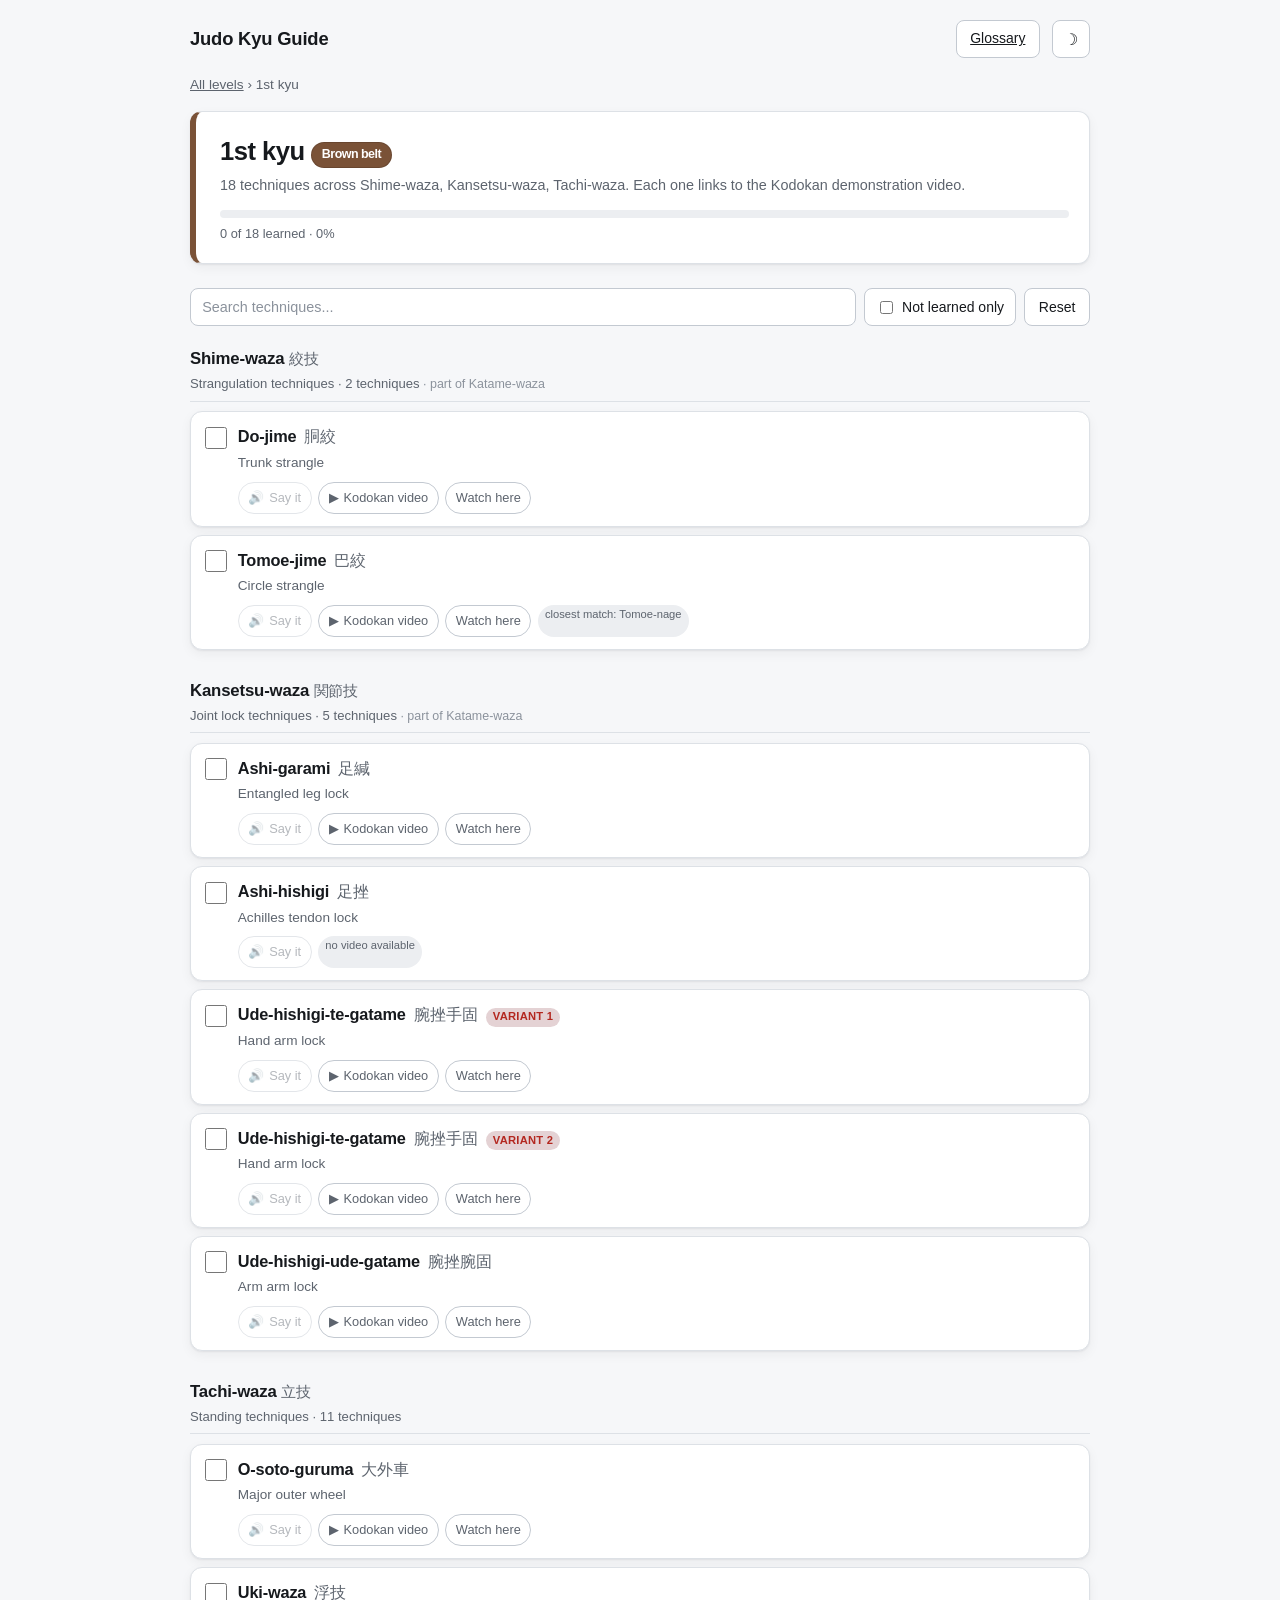
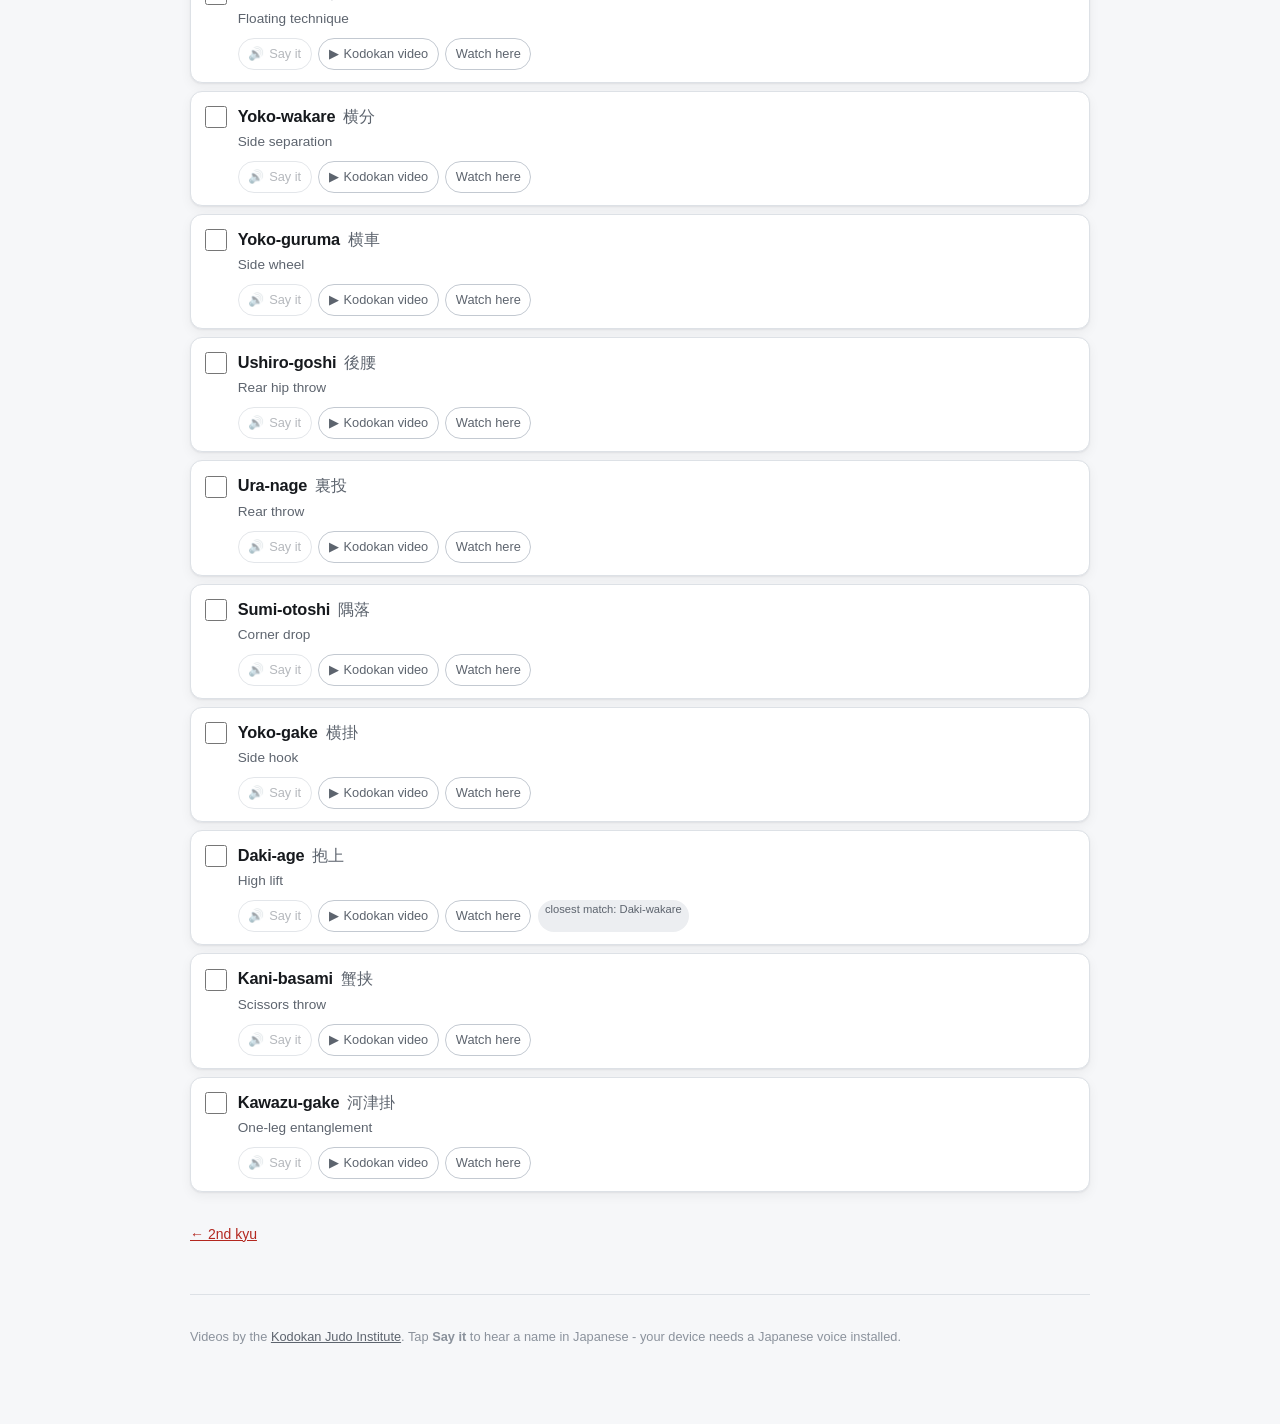
==== 1-kyu.html @ fed648a0 "Judo Kyu Guide: static kyu grading checklists Static site (no framework, no build step) listing the " ====
<!DOCTYPE html>
<html lang="en">
<head>
<meta charset="utf-8">
<meta name="viewport" content="width=device-width, initial-scale=1">
<title>1st kyu - Brown belt - Judo Kyu Guide</title>
<meta name="description" content="The 18 judo techniques required for the 1st kyu grading (brown belt), with Kodokan videos and Japanese pronunciation.">
<link rel="stylesheet" href="assets/css/style.css">
<script>
/* Applied before first paint so a saved dark theme does not flash white. */
try {
  var t = localStorage.getItem('kyu:theme');
  if (t === 'dark' || t === 'light') document.documentElement.setAttribute('data-theme', t);
} catch (e) {}
</script>
</head>
<body data-page="level" data-kyu="1">

<div class="wrap">
  <header class="site-header">
    <a class="brand" href="index.html">Judo Kyu Guide</a>
    <span class="spacer"></span>
    <a class="btn" href="glossary.html">Glossary</a>
    <button class="btn btn-icon" type="button" data-theme-toggle aria-label="Switch theme"></button>
  </header>

  <nav class="breadcrumb"><a href="index.html">All levels</a> &rsaquo; 1st kyu</nav>

  <p class="notice" data-storage-notice hidden></p>

  <section class="page-head" data-page-head style="--belt: #7A5237; --belt-text: #ffffff;">
    <h1>1st kyu <span class="belt-chip">Brown belt</span></h1>
    <p class="sub">18 techniques across Shime-waza, Kansetsu-waza, Tachi-waza. Each one links to the Kodokan demonstration video.</p>
    <div class="progress" data-level-progress>
      <div class="progress-bar"><div class="progress-fill"></div></div>
      <div class="progress-label"></div>
    </div>
  </section>

  <div class="toolbar">
    <input class="search-input" type="search" data-search placeholder="Search techniques..." aria-label="Search techniques...">
    <label class="toggle">
      <input type="checkbox" data-unlearned>
      <span>Not learned only</span>
    </label>
    <button class="btn" type="button" data-reset-level>Reset</button>
  </div>

  <p class="empty" data-empty hidden>Nothing matches your filters.</p>

  <div data-groups></div>

  <nav class="level-nav">
    <a href="2-kyu.html">&larr; 2nd kyu</a>
    <span></span>
  </nav>
</div>

<footer class="site-footer">
  <div class="wrap">
    <p>
      Videos by the
      <a href="https://www.youtube.com/@kodokanjudoinstitute" target="_blank" rel="noopener noreferrer">Kodokan Judo Institute</a>.
      Tap <strong>Say it</strong> to hear a name in Japanese - your device needs a Japanese voice installed.
    </p>
  </div>
</footer>

<script src="data/techniques.js"></script>
<script src="data/vocabulary.js"></script>
<script src="assets/js/store.js"></script>
<script src="assets/js/speech.js"></script>
<script src="assets/js/render.js"></script>
<script src="assets/js/app.js"></script>
</body>
</html>
---- assets/css/style.css ----
/* Judo Kyu Guide - single stylesheet, no build step, no frameworks. */

:root {
  --bg: #f6f7f9;
  --bg-card: #ffffff;
  --bg-sunken: #eceef1;
  --text: #16191d;
  --text-dim: #5d646e;
  --text-faint: #8b929c;
  --border: #dde1e6;
  --border-strong: #c3c9d1;
  --accent: #b3271f;
  --accent-text: #ffffff;
  --ok: #2f7d43;
  --shadow: 0 1px 2px rgba(16, 20, 26, 0.06), 0 4px 12px rgba(16, 20, 26, 0.05);
  --radius: 12px;
  --radius-sm: 8px;
  --maxw: 900px;
  --belt: var(--border-strong);
  --belt-text: var(--text);
}

@media (prefers-color-scheme: dark) {
  :root {
    --bg: #14171b;
    --bg-card: #1c2026;
    --bg-sunken: #23282f;
    --text: #e8eaed;
    --text-dim: #a3abb6;
    --text-faint: #7b838e;
    --border: #2e343c;
    --border-strong: #3d444e;
    --accent: #e2564c;
    --accent-text: #14171b;
    --ok: #57b26f;
    --shadow: 0 1px 2px rgba(0, 0, 0, 0.4), 0 4px 14px rgba(0, 0, 0, 0.3);
  }
}

/* Explicit override wins over the media query. */
html[data-theme="light"] {
  --bg: #f6f7f9;
  --bg-card: #ffffff;
  --bg-sunken: #eceef1;
  --text: #16191d;
  --text-dim: #5d646e;
  --text-faint: #8b929c;
  --border: #dde1e6;
  --border-strong: #c3c9d1;
  --accent: #b3271f;
  --accent-text: #ffffff;
  --ok: #2f7d43;
  --shadow: 0 1px 2px rgba(16, 20, 26, 0.06), 0 4px 12px rgba(16, 20, 26, 0.05);
}

html[data-theme="dark"] {
  --bg: #14171b;
  --bg-card: #1c2026;
  --bg-sunken: #23282f;
  --text: #e8eaed;
  --text-dim: #a3abb6;
  --text-faint: #7b838e;
  --border: #2e343c;
  --border-strong: #3d444e;
  --accent: #e2564c;
  --accent-text: #14171b;
  --ok: #57b26f;
  --shadow: 0 1px 2px rgba(0, 0, 0, 0.4), 0 4px 14px rgba(0, 0, 0, 0.3);
}

*,
*::before,
*::after {
  box-sizing: border-box;
}

html {
  -webkit-text-size-adjust: 100%;
}

body {
  margin: 0;
  padding: 0 1rem 4rem;
  background: var(--bg);
  color: var(--text);
  font: 400 16px/1.55 -apple-system, BlinkMacSystemFont, "Segoe UI", Roboto,
    "Helvetica Neue", Arial, sans-serif;
  transition: background-color 0.15s ease, color 0.15s ease;
}

.wrap {
  max-width: var(--maxw);
  margin: 0 auto;
}

a {
  color: var(--accent);
}

a:hover {
  text-decoration: none;
}

:focus-visible {
  outline: 2px solid var(--accent);
  outline-offset: 2px;
  border-radius: 4px;
}

/* ---------------------------------------------------------------- header */

.site-header {
  display: flex;
  align-items: center;
  gap: 0.75rem;
  padding: 1.25rem 0 1rem;
}

.site-header h1,
.site-header .brand {
  margin: 0;
  font-size: 1.15rem;
  font-weight: 700;
  letter-spacing: -0.01em;
  color: var(--text);
  text-decoration: none;
}

.site-header .spacer {
  flex: 1;
}

.btn {
  display: inline-flex;
  align-items: center;
  justify-content: center;
  gap: 0.4rem;
  min-height: 38px;
  padding: 0 0.85rem;
  border: 1px solid var(--border-strong);
  border-radius: var(--radius-sm);
  background: var(--bg-card);
  color: var(--text);
  font-size: 0.875rem;
  font-family: inherit;
  cursor: pointer;
  transition: background-color 0.12s ease, border-color 0.12s ease;
}

.btn:hover {
  background: var(--bg-sunken);
  border-color: var(--text-faint);
}

.btn:active {
  transform: translateY(1px);
}

.btn-icon {
  min-width: 38px;
  padding: 0;
  font-size: 1rem;
}

/* ------------------------------------------------------------ breadcrumb */

.breadcrumb {
  font-size: 0.85rem;
  color: var(--text-dim);
  padding-bottom: 0.5rem;
}

.breadcrumb a {
  color: var(--text-dim);
}

/* ------------------------------------------------------------- page head */

.page-head {
  margin: 0.5rem 0 1.5rem;
  padding: 1.25rem 1.25rem 1.25rem 1.5rem;
  background: var(--bg-card);
  border: 1px solid var(--border);
  border-left: 6px solid var(--belt);
  border-radius: var(--radius);
  box-shadow: var(--shadow);
}

.page-head h1 {
  margin: 0 0 0.15rem;
  font-size: 1.6rem;
  letter-spacing: -0.02em;
}

.page-head .sub {
  margin: 0;
  color: var(--text-dim);
  font-size: 0.9rem;
}

.belt-chip {
  display: inline-block;
  padding: 0.15rem 0.6rem;
  border: 1px solid rgba(0, 0, 0, 0.14);
  border-radius: 999px;
  background: var(--belt);
  color: var(--belt-text);
  font-size: 0.78rem;
  font-weight: 600;
  vertical-align: 2px;
}

/* -------------------------------------------------------------- progress */

.progress {
  margin-top: 0.85rem;
}

.progress-bar {
  height: 8px;
  background: var(--bg-sunken);
  border-radius: 999px;
  overflow: hidden;
}

.progress-fill {
  height: 100%;
  width: 0;
  background: var(--belt);
  border-radius: 999px;
  transition: width 0.25s ease;
}

.progress-fill.is-complete {
  background: var(--ok);
}

.progress-label {
  margin-top: 0.35rem;
  font-size: 0.8rem;
  color: var(--text-dim);
  font-variant-numeric: tabular-nums;
}

/* ----------------------------------------------------------- level cards */

.level-grid {
  display: grid;
  gap: 0.85rem;
  grid-template-columns: 1fr;
  list-style: none;
  margin: 0 0 2rem;
  padding: 0;
}

@media (min-width: 640px) {
  .level-grid {
    grid-template-columns: repeat(2, 1fr);
  }
}

.level-card {
  display: block;
  padding: 1.1rem 1.1rem 1.1rem 1.35rem;
  background: var(--bg-card);
  border: 1px solid var(--border);
  border-left: 6px solid var(--belt);
  border-radius: var(--radius);
  box-shadow: var(--shadow);
  color: inherit;
  text-decoration: none;
  transition: transform 0.12s ease, border-color 0.12s ease;
}

.level-card:hover {
  transform: translateY(-2px);
  border-color: var(--border-strong);
  border-left-color: var(--belt);
}

.level-card .top {
  display: flex;
  align-items: baseline;
  gap: 0.5rem;
  margin-bottom: 0.15rem;
}

.level-card h2 {
  margin: 0;
  font-size: 1.15rem;
  letter-spacing: -0.01em;
}

.level-card .meta {
  color: var(--text-dim);
  font-size: 0.85rem;
}

.level-card .done-mark {
  margin-left: auto;
  color: var(--ok);
  font-weight: 700;
  font-size: 0.9rem;
}

/* ------------------------------------------------------------- toolbar */

.toolbar {
  display: flex;
  flex-wrap: wrap;
  gap: 0.5rem;
  align-items: center;
  margin-bottom: 1.25rem;
}

.search-input {
  flex: 1 1 12rem;
  min-height: 38px;
  padding: 0 0.7rem;
  border: 1px solid var(--border-strong);
  border-radius: var(--radius-sm);
  background: var(--bg-card);
  color: var(--text);
  font: inherit;
  font-size: 0.9rem;
}

.search-input::placeholder {
  color: var(--text-faint);
}

.toggle {
  display: inline-flex;
  align-items: center;
  gap: 0.4rem;
  min-height: 38px;
  padding: 0 0.7rem;
  border: 1px solid var(--border-strong);
  border-radius: var(--radius-sm);
  background: var(--bg-card);
  font-size: 0.875rem;
  cursor: pointer;
  user-select: none;
  white-space: nowrap;
}

.toggle input {
  accent-color: var(--accent);
  cursor: pointer;
}

/* -------------------------------------------------------------- groups */

.group {
  margin-bottom: 1.75rem;
}

.group-head {
  margin: 0 0 0.6rem;
  padding-bottom: 0.4rem;
  border-bottom: 1px solid var(--border);
}

.group-head h2 {
  margin: 0;
  font-size: 1.05rem;
  letter-spacing: -0.01em;
}

.group-head .jp {
  color: var(--text-dim);
  font-weight: 400;
  font-size: 0.95rem;
}

.group-head .en {
  display: block;
  margin-top: 0.1rem;
  color: var(--text-dim);
  font-size: 0.82rem;
  font-weight: 400;
}

.group-head .parent {
  color: var(--text-faint);
  font-size: 0.78rem;
}

/* ------------------------------------------------------------ tech list */

.tech-list {
  list-style: none;
  margin: 0;
  padding: 0;
  display: grid;
  gap: 0.5rem;
}

.tech {
  background: var(--bg-card);
  border: 1px solid var(--border);
  border-radius: var(--radius);
  box-shadow: var(--shadow);
  overflow: hidden;
}

.tech.is-done {
  border-color: var(--ok);
  background: color-mix(in srgb, var(--ok) 6%, var(--bg-card));
}

.tech[hidden] {
  display: none;
}

.tech-main {
  display: flex;
  align-items: flex-start;
  gap: 0.7rem;
  padding: 0.75rem 0.85rem;
}

.tech-check {
  flex: none;
  width: 22px;
  height: 22px;
  margin: 0.15rem 0 0;
  accent-color: var(--ok);
  cursor: pointer;
}

.tech-body {
  flex: 1;
  min-width: 0;
}

.tech-name {
  display: flex;
  flex-wrap: wrap;
  align-items: baseline;
  gap: 0.4rem 0.5rem;
}

.tech-romaji {
  font-weight: 600;
  font-size: 1.02rem;
  letter-spacing: -0.01em;
  cursor: pointer;
}

.tech.is-done .tech-romaji {
  color: var(--text-dim);
  text-decoration: line-through;
  text-decoration-thickness: 1px;
}

.tech-kanji {
  font-size: 1rem;
  color: var(--text-dim);
}

.tech-en {
  display: block;
  margin-top: 0.1rem;
  color: var(--text-dim);
  font-size: 0.85rem;
}

.tech-aka {
  display: block;
  margin-top: 0.15rem;
  color: var(--text-faint);
  font-size: 0.78rem;
}

/* ---------------------------------------------------------- tech actions */

.tech-actions {
  display: flex;
  flex-wrap: wrap;
  gap: 0.4rem;
  margin-top: 0.55rem;
}

.act {
  display: inline-flex;
  align-items: center;
  gap: 0.3rem;
  min-height: 32px;
  padding: 0 0.6rem;
  border: 1px solid var(--border-strong);
  border-radius: 999px;
  background: var(--bg-card);
  color: var(--text-dim);
  font: inherit;
  font-size: 0.8rem;
  text-decoration: none;
  cursor: pointer;
  white-space: nowrap;
  transition: background-color 0.12s ease, color 0.12s ease;
}

.act:hover {
  background: var(--bg-sunken);
  color: var(--text);
}

.act.is-speaking {
  background: var(--accent);
  border-color: var(--accent);
  color: var(--accent-text);
}

.act[disabled] {
  opacity: 0.45;
  cursor: not-allowed;
}

/* --------------------------------------------------------------- badges */

.badge {
  display: inline-block;
  padding: 0.05rem 0.45rem;
  border-radius: 999px;
  background: var(--bg-sunken);
  color: var(--text-dim);
  font-size: 0.7rem;
  font-weight: 600;
  letter-spacing: 0.02em;
  text-transform: uppercase;
  vertical-align: 1px;
}

.badge-variant {
  background: color-mix(in srgb, var(--accent) 14%, var(--bg-sunken));
  color: var(--accent);
}

.badge-related {
  text-transform: none;
  letter-spacing: 0;
  font-weight: 500;
}

/* ---------------------------------------------------------- video embed */

.tech-embed {
  padding: 0 0.85rem 0.85rem;
}

.tech-embed[hidden] {
  display: none;
}

.embed-frame {
  position: relative;
  aspect-ratio: 16 / 9;
  background: #000;
  border-radius: var(--radius-sm);
  overflow: hidden;
}

.embed-frame iframe {
  position: absolute;
  inset: 0;
  width: 100%;
  height: 100%;
  border: 0;
}

/* -------------------------------------------------------------- glossary */

.term {
  padding: 0.85rem;
  background: var(--bg-card);
  border: 1px solid var(--border);
  border-radius: var(--radius);
  box-shadow: var(--shadow);
}

.term.is-done {
  border-color: var(--ok);
  background: color-mix(in srgb, var(--ok) 6%, var(--bg-card));
}

.term-meaning {
  margin: 0.4rem 0 0;
  color: var(--text-dim);
  font-size: 0.88rem;
}

.term-syllables {
  color: var(--text-faint);
  font-size: 0.78rem;
  font-family: ui-monospace, SFMono-Regular, Menlo, monospace;
}

.term-children {
  list-style: none;
  margin: 0.6rem 0 0;
  padding: 0 0 0 0.85rem;
  border-left: 2px solid var(--border);
  display: grid;
  gap: 0.4rem;
}

/* ----------------------------------------------------------------- misc */

.notice {
  margin: 0 0 1rem;
  padding: 0.6rem 0.8rem;
  border: 1px solid var(--border-strong);
  border-radius: var(--radius-sm);
  background: var(--bg-sunken);
  color: var(--text-dim);
  font-size: 0.82rem;
}

.notice[hidden] {
  display: none;
}

.empty {
  padding: 2rem 1rem;
  text-align: center;
  color: var(--text-dim);
  font-size: 0.9rem;
}

.empty[hidden] {
  display: none;
}

.level-nav {
  display: flex;
  justify-content: space-between;
  gap: 0.5rem;
  margin-top: 2rem;
  font-size: 0.875rem;
}

.site-footer {
  max-width: var(--maxw);
  margin: 3rem auto 0;
  padding-top: 1.25rem;
  border-top: 1px solid var(--border);
  color: var(--text-faint);
  font-size: 0.8rem;
}

.site-footer a {
  color: var(--text-dim);
}

.visually-hidden {
  position: absolute;
  width: 1px;
  height: 1px;
  margin: -1px;
  padding: 0;
  overflow: hidden;
  clip: rect(0 0 0 0);
  white-space: nowrap;
  border: 0;
}

@media (prefers-reduced-motion: reduce) {
  *,
  *::before,
  *::after {
    transition-duration: 0.01ms !important;
    animation-duration: 0.01ms !important;
  }
}
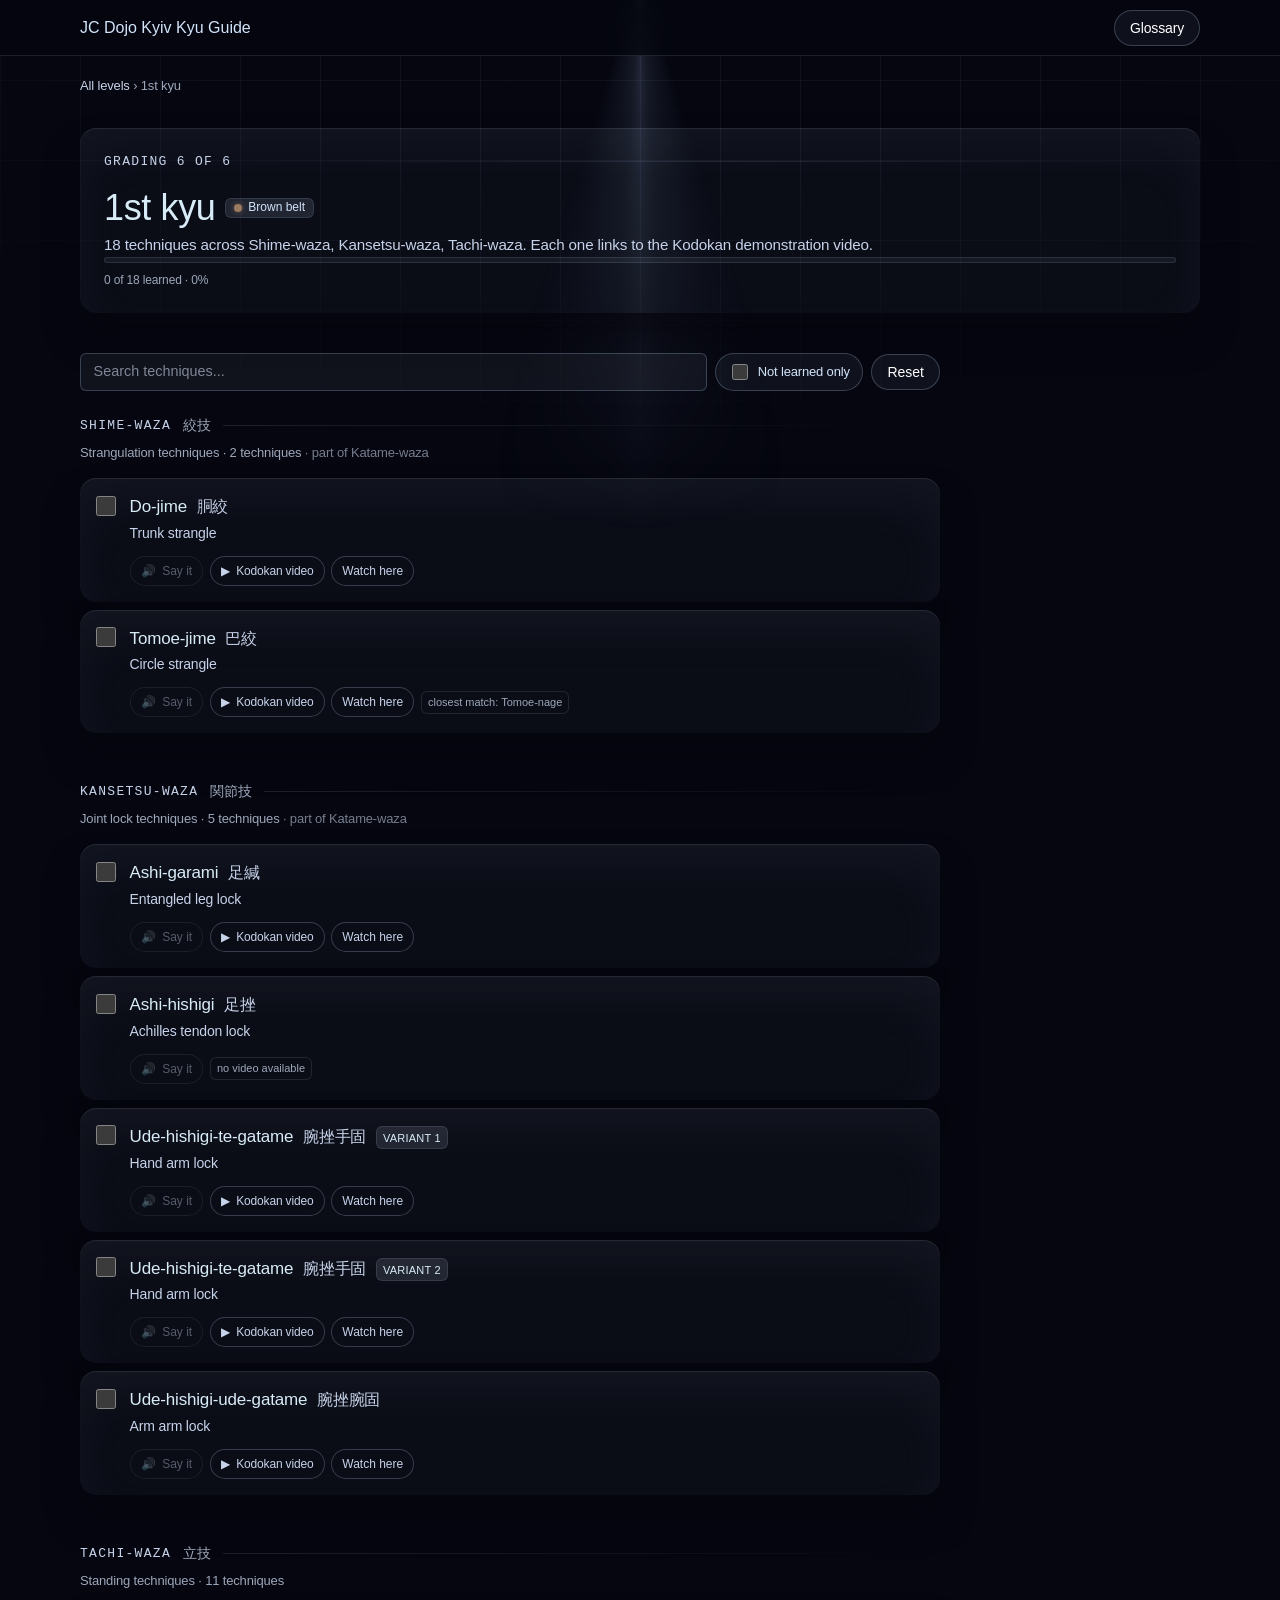
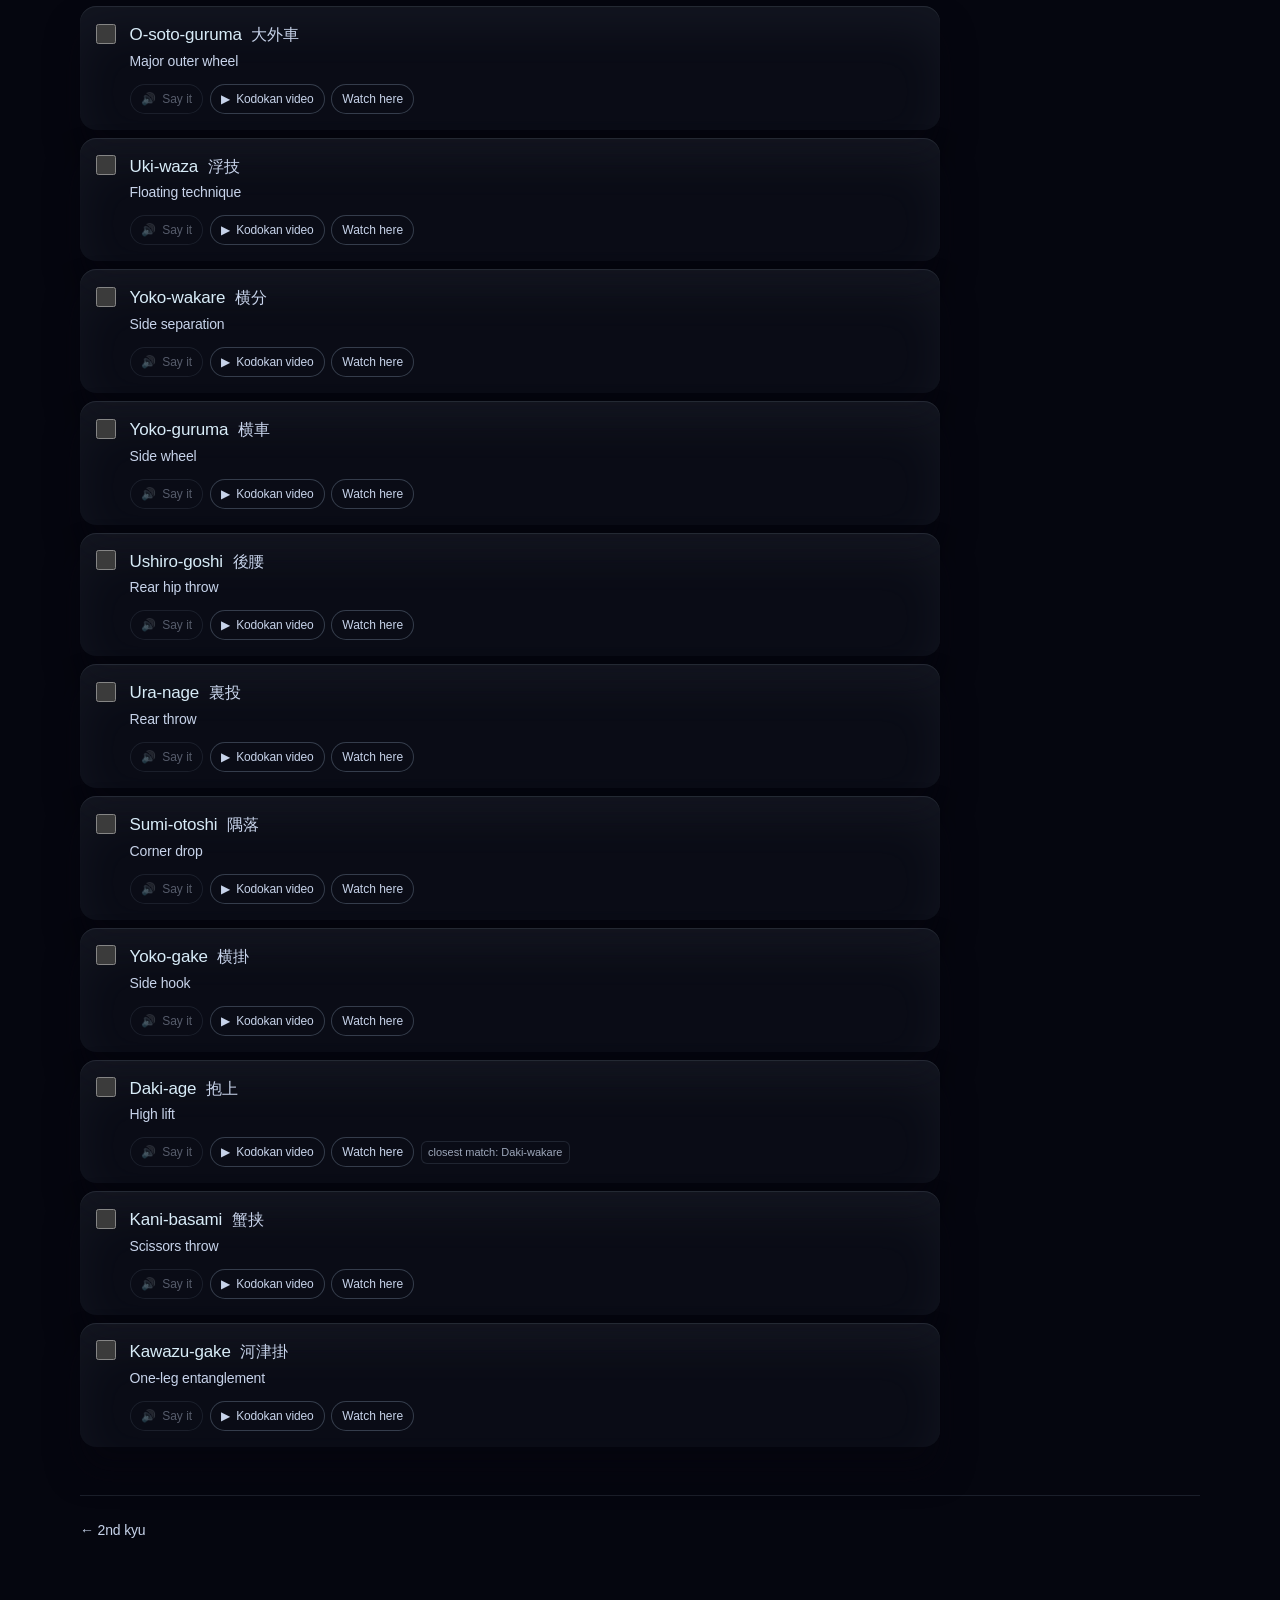
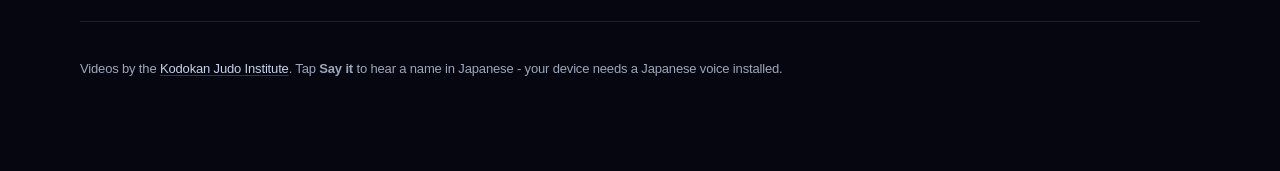
==== commit 55093198: "Rebrand to JC Dojo Kyiv and dark-first design Rebrand the site from "Judo Kyu Guide" to "JC Dojo Kyi" ====
--- a/1-kyu.html
+++ b/1-kyu.html
@@ -3,32 +3,27 @@
 <head>
 <meta charset="utf-8">
 <meta name="viewport" content="width=device-width, initial-scale=1">
-<title>1st kyu - Brown belt - Judo Kyu Guide</title>
+<title>1st kyu - Brown belt - JC Dojo Kyiv Kyu Guide</title>
 <meta name="description" content="The 18 judo techniques required for the 1st kyu grading (brown belt), with Kodokan videos and Japanese pronunciation.">
+<meta name="color-scheme" content="dark">
+<meta name="theme-color" content="#05060f">
 <link rel="stylesheet" href="assets/css/style.css">
-<script>
-/* Applied before first paint so a saved dark theme does not flash white. */
-try {
-  var t = localStorage.getItem('kyu:theme');
-  if (t === 'dark' || t === 'light') document.documentElement.setAttribute('data-theme', t);
-} catch (e) {}
-</script>
 </head>
 <body data-page="level" data-kyu="1">
 
 <div class="wrap">
   <header class="site-header">
-    <a class="brand" href="index.html">Judo Kyu Guide</a>
+    <a class="brand" href="index.html">JC Dojo Kyiv Kyu Guide</a>
     <span class="spacer"></span>
     <a class="btn" href="glossary.html">Glossary</a>
-    <button class="btn btn-icon" type="button" data-theme-toggle aria-label="Switch theme"></button>
   </header>
 
   <nav class="breadcrumb"><a href="index.html">All levels</a> &rsaquo; 1st kyu</nav>
 
   <p class="notice" data-storage-notice hidden></p>
 
-  <section class="page-head" data-page-head style="--belt: #7A5237; --belt-text: #ffffff;">
+  <section class="page-head" data-page-head style="--belt: #9c7a5f;">
+    <p class="eyebrow is-start">Grading 6 of 6</p>
     <h1>1st kyu <span class="belt-chip">Brown belt</span></h1>
     <p class="sub">18 techniques across Shime-waza, Kansetsu-waza, Tachi-waza. Each one links to the Kodokan demonstration video.</p>
     <div class="progress" data-level-progress>
--- a/assets/css/style.css
+++ b/assets/css/style.css
@@ -1,72 +1,85 @@
-/* Judo Kyu Guide - single stylesheet, no build step, no frameworks. */
+/* JC Dojo Kyiv Kyu Guide - single stylesheet, no build step, no frameworks.
+
+   Design language: "frosted glass cathedral at midnight" (see design.md).
+   Dark-only by design - there is no light theme and no prefers-color-scheme
+   branch, so every token below is the single source of truth.
+
+   Two rules carry most of the look:
+     1. Borders are never solid strokes - they are `inset 0 0 0 1px` shadows of
+        frosted blue-white, so edges glow instead of cutting.
+     2. Elevation is inset highlight + inset glow + cool drop, never a plain
+        drop-shadow. */
 
 :root {
-  --bg: #f6f7f9;
-  --bg-card: #ffffff;
-  --bg-sunken: #eceef1;
-  --text: #16191d;
-  --text-dim: #5d646e;
-  --text-faint: #8b929c;
-  --border: #dde1e6;
-  --border-strong: #c3c9d1;
-  --accent: #b3271f;
-  --accent-text: #ffffff;
-  --ok: #2f7d43;
-  --shadow: 0 1px 2px rgba(16, 20, 26, 0.06), 0 4px 12px rgba(16, 20, 26, 0.05);
-  --radius: 12px;
-  --radius-sm: 8px;
-  --maxw: 900px;
-  --belt: var(--border-strong);
-  --belt-text: var(--text);
-}
-
-@media (prefers-color-scheme: dark) {
-  :root {
-    --bg: #14171b;
-    --bg-card: #1c2026;
-    --bg-sunken: #23282f;
-    --text: #e8eaed;
-    --text-dim: #a3abb6;
-    --text-faint: #7b838e;
-    --border: #2e343c;
-    --border-strong: #3d444e;
-    --accent: #e2564c;
-    --accent-text: #14171b;
-    --ok: #57b26f;
-    --shadow: 0 1px 2px rgba(0, 0, 0, 0.4), 0 4px 14px rgba(0, 0, 0, 0.3);
-  }
-}
-
-/* Explicit override wins over the media query. */
-html[data-theme="light"] {
-  --bg: #f6f7f9;
-  --bg-card: #ffffff;
-  --bg-sunken: #eceef1;
-  --text: #16191d;
-  --text-dim: #5d646e;
-  --text-faint: #8b929c;
-  --border: #dde1e6;
-  --border-strong: #c3c9d1;
-  --accent: #b3271f;
-  --accent-text: #ffffff;
-  --ok: #2f7d43;
-  --shadow: 0 1px 2px rgba(16, 20, 26, 0.06), 0 4px 12px rgba(16, 20, 26, 0.05);
-}
-
-html[data-theme="dark"] {
-  --bg: #14171b;
-  --bg-card: #1c2026;
-  --bg-sunken: #23282f;
-  --text: #e8eaed;
-  --text-dim: #a3abb6;
-  --text-faint: #7b838e;
-  --border: #2e343c;
-  --border-strong: #3d444e;
-  --accent: #e2564c;
-  --accent-text: #14171b;
-  --ok: #57b26f;
-  --shadow: 0 1px 2px rgba(0, 0, 0, 0.4), 0 4px 14px rgba(0, 0, 0, 0.3);
-}
+  /* --------------------------------------------------------- design tokens */
+  --color-midnight-canvas: #05060f;
+  --color-fog-veil: #9da7ba;
+  --color-moon-mist: #c7d3ea;
+  --color-frost-glow: #d1e4fa;
+  --color-ice-highlight: #d8ecf8;
+  --color-pure-white: #ffffff;
+  --color-void-violet: #663af3;
+  --gradient-skywash: linear-gradient(180deg, #d8ecf8 0%, #98c0ef 100%);
+
+  /* Hairlines. 0.12 is the ambient edge; interactive controls step up to 0.24
+     so their outline clears the WCAG 3:1 floor for UI components. */
+  --edge: rgba(186, 215, 247, 0.12);
+  --edge-strong: rgba(186, 215, 247, 0.24);
+  --hairline: inset 0 0 0 1px var(--edge);
+  --hairline-strong: inset 0 0 0 1px var(--edge-strong);
+
+  /* Translucent surfaces, brightest last. */
+  --surface-glass: rgba(186, 214, 247, 0.03);
+  --surface-wash: rgba(186, 214, 247, 0.06);
+  --surface-wash-hi: rgba(186, 214, 247, 0.12);
+  --surface-deep: rgba(5, 6, 15, 0.72);
+
+  /* --------------------------------------------------------------- aliases */
+  --bg: var(--color-midnight-canvas);
+  --text: var(--color-frost-glow);
+  --text-head: var(--color-ice-highlight);
+  --text-dim: var(--color-moon-mist);
+  --text-faint: var(--color-fog-veil);
+  --accent: var(--color-void-violet);
+  --accent-text: var(--color-pure-white);
+
+  /* ------------------------------------------------------------- elevation */
+  --glow-sm: 0 0 6px rgba(186, 207, 247, 0.32);
+  --lift-card: inset 0 1px 1px rgba(199, 211, 234, 0.12),
+    inset 0 24px 48px rgba(199, 211, 234, 0.05),
+    0 24px 32px rgba(6, 6, 14, 0.7);
+  --lift-modal: inset 0 1px 1px rgba(216, 236, 248, 0.2),
+    inset 0 24px 48px rgba(168, 216, 245, 0.06),
+    0 16px 32px rgba(0, 0, 0, 0.3);
+
+  /* ------------------------------------------------------------ typography */
+  --font-ui: -apple-system, BlinkMacSystemFont, "Segoe UI", Roboto,
+    "Helvetica Neue", Arial, sans-serif;
+  /* Avenir Next at weight 500 gives the wide, calm display presence the system
+     asks for; it degrades to Segoe UI / Roboto elsewhere without reflowing. */
+  --font-display: "Avenir Next", Avenir, "Segoe UI Variable Display", "Segoe UI",
+    "Helvetica Neue", -apple-system, sans-serif;
+  --font-eyebrow: ui-monospace, SFMono-Regular, Menlo, Consolas,
+    "Liberation Mono", monospace;
+  /* Explicit Japanese stack: without it macOS can pick Hiragino Sans GB, which
+     renders Simplified Chinese glyph forms for shared kanji. */
+  --font-ja: "Hiragino Sans", "Hiragino Kaku Gothic ProN", "Yu Gothic Medium",
+    "Yu Gothic", "Noto Sans JP", "MS Gothic", sans-serif;
+
+  /* ---------------------------------------------------------------- shapes */
+  --radius-card: 16px;
+  --radius-input: 6px;
+  --radius-pill: 999px;
+  --maxw: 1120px;
+  --maxw-read: 860px;
+  --header-h: 56px;
+
+  /* Overridden per level by the belt colour. Only the hue is needed: the belt is
+     never used as a fill, so it has no paired foreground colour. */
+  --belt: var(--color-moon-mist);
+}
+
+/* ============================================================ foundations */
 
 *,
 *::before,
@@ -74,18 +87,74 @@
   box-sizing: border-box;
 }
 
+/* The canvas colour lives on <html>, never on <body>. The ambient layers below
+   are body::before / body::after with a negative z-index, and those paint above
+   the root background but *underneath* any background on body itself - body has
+   no stacking context of its own, so an opaque body background would hide them
+   completely. */
 html {
   -webkit-text-size-adjust: 100%;
+  background: var(--bg);
 }
 
 body {
   margin: 0;
-  padding: 0 1rem 4rem;
-  background: var(--bg);
+  padding: 0 1rem 5rem;
   color: var(--text);
-  font: 400 16px/1.55 -apple-system, BlinkMacSystemFont, "Segoe UI", Roboto,
-    "Helvetica Neue", Arial, sans-serif;
-  transition: background-color 0.15s ease, color 0.15s ease;
+  font: 400 16px/1.5 var(--font-ui);
+  letter-spacing: -0.01em;
+  min-height: 100vh;
+  position: relative;
+}
+
+/* Ambient blueprint grid - fixed, so it never scrolls with the content. */
+body::before {
+  content: "";
+  position: fixed;
+  inset: 0;
+  z-index: -2;
+  pointer-events: none;
+  background-image: repeating-linear-gradient(
+      to right,
+      rgba(186, 215, 247, 0.06) 0 1px,
+      transparent 1px 80px
+    ),
+    repeating-linear-gradient(
+      to bottom,
+      rgba(186, 215, 247, 0.06) 0 1px,
+      transparent 1px 80px
+    );
+  -webkit-mask-image: radial-gradient(ellipse 100% 70% at 50% 0%, #000 30%, transparent 75%);
+  mask-image: radial-gradient(ellipse 100% 70% at 50% 0%, #000 30%, transparent 75%);
+}
+
+/* Conic spotlight halo anchoring the top of the page. */
+body::after {
+  content: "";
+  position: fixed;
+  /* Pinned to both edges instead of a 160vw box centred with translateX: a
+     fixed element wider than the viewport enlarges the scrollable overflow
+     area, which produced a horizontal scrollbar on narrow screens. The conic
+     gradient is already centred by `at 50% -5%`, so no extra width is needed. */
+  top: 0;
+  left: 0;
+  right: 0;
+  height: 70vh;
+  z-index: -1;
+  pointer-events: none;
+  opacity: 0.55;
+  background: conic-gradient(
+    at 50% -5%,
+    transparent 45%,
+    rgba(124, 145, 182, 0.3) 49%,
+    rgba(124, 145, 182, 0.5) 50%,
+    rgba(124, 145, 182, 0.3) 51%,
+    transparent 55%
+  );
+  /* Without this the beam ends on a hard horizontal line and visibly brightens
+     whatever card it lands on; fade it out well before the content starts. */
+  -webkit-mask-image: linear-gradient(to bottom, #000 0%, transparent 85%);
+  mask-image: linear-gradient(to bottom, #000 0%, transparent 85%);
 }
 
 .wrap {
@@ -94,11 +163,14 @@
 }
 
 a {
-  color: var(--accent);
+  color: var(--text);
+  text-decoration-color: var(--edge-strong);
+  text-underline-offset: 2px;
 }
 
 a:hover {
-  text-decoration: none;
+  color: var(--color-ice-highlight);
+  text-decoration-color: currentColor;
 }
 
 :focus-visible {
@@ -107,119 +179,251 @@
   border-radius: 4px;
 }
 
-/* ---------------------------------------------------------------- header */
+[lang="ja"] {
+  font-family: var(--font-ja);
+}
+
+/* ================================================================= header */
 
 .site-header {
+  position: sticky;
+  top: 0;
+  z-index: 20;
   display: flex;
   align-items: center;
   gap: 0.75rem;
-  padding: 1.25rem 0 1rem;
+  max-width: var(--maxw);
+  margin: 0 auto;
+  /* Fixed height so the full-bleed bar below can match it exactly. */
+  height: var(--header-h);
+}
+
+/* The frosted bar is a separate fixed layer rather than an absolute one bleeding
+   to -50vw: an absolute element wider than the viewport adds a horizontal
+   scrollbar, and `overflow-x: hidden` on html/body would break position:sticky.
+   The header is always the first element on the page, so top:0 lines up. */
+.site-header::before {
+  content: "";
+  position: fixed;
+  top: 0;
+  left: 0;
+  right: 0;
+  height: var(--header-h);
+  z-index: -1;
+  background: var(--surface-deep);
+  -webkit-backdrop-filter: blur(12px);
+  backdrop-filter: blur(12px);
+  box-shadow: inset 0 -1px 0 var(--edge);
 }
 
 .site-header h1,
 .site-header .brand {
   margin: 0;
-  font-size: 1.15rem;
-  font-weight: 700;
-  letter-spacing: -0.01em;
+  font-family: var(--font-display);
+  font-size: 1rem;
+  font-weight: 500;
+  letter-spacing: 0;
   color: var(--text);
   text-decoration: none;
+  white-space: nowrap;
+}
+
+.site-header .brand:hover {
+  color: var(--color-ice-highlight);
 }
 
 .site-header .spacer {
   flex: 1;
 }
 
-.btn {
+/* ================================================================ buttons */
+
+/* Every interactive pill shares this shape: 999px radius, frost wash fill and
+   a 1px inset hairline instead of a border. */
+.btn,
+.act,
+.toggle {
   display: inline-flex;
   align-items: center;
   justify-content: center;
   gap: 0.4rem;
-  min-height: 38px;
-  padding: 0 0.85rem;
-  border: 1px solid var(--border-strong);
-  border-radius: var(--radius-sm);
-  background: var(--bg-card);
-  color: var(--text);
-  font-size: 0.875rem;
+  border: 0;
+  border-radius: var(--radius-pill);
+  background: var(--surface-wash);
+  box-shadow: var(--hairline-strong);
+  color: var(--color-pure-white);
   font-family: inherit;
   cursor: pointer;
-  transition: background-color 0.12s ease, border-color 0.12s ease;
-}
-
-.btn:hover {
-  background: var(--bg-sunken);
-  border-color: var(--text-faint);
-}
-
-.btn:active {
-  transform: translateY(1px);
+  transition: background-color 0.15s ease, box-shadow 0.15s ease, color 0.15s ease;
+}
+
+.btn {
+  min-height: 36px;
+  padding: 0 1rem;
+  font-size: 0.875rem;
+  font-weight: 500;
+  text-decoration: none;
+}
+
+.btn:hover,
+.toggle:hover {
+  background: var(--surface-wash-hi);
 }
 
 .btn-icon {
-  min-width: 38px;
+  min-width: 36px;
   padding: 0;
   font-size: 1rem;
 }
 
-/* ------------------------------------------------------------ breadcrumb */
-
-.breadcrumb {
-  font-size: 0.85rem;
-  color: var(--text-dim);
-  padding-bottom: 0.5rem;
-}
-
-.breadcrumb a {
-  color: var(--text-dim);
-}
-
-/* ------------------------------------------------------------- page head */
+/* ============================================================= eyebrow row */
+
+/* All-caps section marker flanked by fading hairlines. */
+.eyebrow {
+  display: flex;
+  align-items: center;
+  gap: 1rem;
+  margin: 0 0 1rem;
+  font-family: var(--font-eyebrow);
+  font-size: 0.8125rem;
+  font-weight: 400;
+  letter-spacing: 0.1em;
+  text-transform: uppercase;
+  color: var(--text-dim);
+  font-feature-settings: "tnum" on;
+}
+
+.eyebrow::before,
+.eyebrow::after {
+  content: "";
+  flex: 1;
+  height: 1px;
+  background: linear-gradient(90deg, transparent, var(--edge), transparent);
+}
+
+.eyebrow.is-start::before {
+  display: none;
+}
+
+/* ============================================================== hero head */
 
 .page-head {
-  margin: 0.5rem 0 1.5rem;
-  padding: 1.25rem 1.25rem 1.25rem 1.5rem;
-  background: var(--bg-card);
-  border: 1px solid var(--border);
-  border-left: 6px solid var(--belt);
-  border-radius: var(--radius);
-  box-shadow: var(--shadow);
+  margin: 2rem 0 2.5rem;
+  padding: 1.5rem;
+  background: var(--surface-glass);
+  border-radius: var(--radius-card);
+  box-shadow: var(--lift-card);
+}
+
+.page-head.is-hero {
+  margin: 3.5rem 0 3rem;
+  padding: 0;
+  background: none;
+  box-shadow: none;
+  text-align: center;
 }
 
 .page-head h1 {
-  margin: 0 0 0.15rem;
-  font-size: 1.6rem;
-  letter-spacing: -0.02em;
+  margin: 0 0 0.35rem;
+  font-family: var(--font-display);
+  font-size: clamp(1.6rem, 5vw, 2.25rem);
+  font-weight: 500;
+  line-height: 1.16;
+  letter-spacing: -0.01em;
+  color: var(--text-head);
+  display: flex;
+  flex-wrap: wrap;
+  align-items: center;
+  gap: 0.6rem;
+}
+
+/* The hero wordmark is the one place the Skywash gradient is allowed. */
+.page-head.is-hero h1 {
+  display: block;
+  font-size: clamp(2.5rem, 11vw, 4.5rem);
+  line-height: 1.1;
+  margin: 0 0 1rem;
+  background: var(--gradient-skywash);
+  -webkit-background-clip: text;
+  background-clip: text;
+  -webkit-text-fill-color: transparent;
+  color: transparent;
+  padding-bottom: 0.1em;
 }
 
 .page-head .sub {
   margin: 0;
   color: var(--text-dim);
-  font-size: 0.9rem;
-}
-
+  font-size: 0.95rem;
+  max-width: var(--maxw-read);
+}
+
+.page-head.is-hero .sub {
+  margin: 0 auto;
+  font-size: 1rem;
+  max-width: 44rem;
+}
+
+.page-head.is-hero .progress {
+  max-width: 30rem;
+  margin: 2rem auto 0;
+}
+
+/* ================================================================== belts */
+
+/* The belt colour is a signal, not a fill: a small dot plus the progress bar.
+   Large tinted areas would fight the monochrome system. */
 .belt-chip {
-  display: inline-block;
-  padding: 0.15rem 0.6rem;
-  border: 1px solid rgba(0, 0, 0, 0.14);
-  border-radius: 999px;
+  display: inline-flex;
+  align-items: center;
+  gap: 0.4rem;
+  padding: 0.2rem 0.55rem;
+  border-radius: var(--radius-input);
+  background: var(--surface-wash-hi);
+  box-shadow: var(--hairline);
+  color: var(--text);
+  font-family: var(--font-ui);
+  font-size: 0.75rem;
+  font-weight: 500;
+  letter-spacing: 0;
+  white-space: nowrap;
+}
+
+.belt-chip::before {
+  content: "";
+  width: 8px;
+  height: 8px;
+  border-radius: 50%;
   background: var(--belt);
-  color: var(--belt-text);
-  font-size: 0.78rem;
-  font-weight: 600;
-  vertical-align: 2px;
-}
-
-/* -------------------------------------------------------------- progress */
-
-.progress {
-  margin-top: 0.85rem;
-}
+  box-shadow: 0 0 6px color-mix(in srgb, var(--belt) 60%, transparent);
+  flex: none;
+}
+
+/* ============================================================= breadcrumb */
+
+.breadcrumb {
+  padding: 1.25rem 0 0;
+  font-size: 0.8125rem;
+  color: var(--text-faint);
+}
+
+.breadcrumb a {
+  color: var(--text-dim);
+  text-decoration: none;
+}
+
+.breadcrumb a:hover {
+  color: var(--text-head);
+  text-decoration: underline;
+}
+
+/* =============================================================== progress */
 
 .progress-bar {
-  height: 8px;
-  background: var(--bg-sunken);
-  border-radius: 999px;
+  height: 6px;
+  background: rgba(199, 211, 234, 0.06);
+  border-radius: var(--radius-pill);
+  box-shadow: var(--hairline);
   overflow: hidden;
 }
 
@@ -227,29 +431,31 @@
   height: 100%;
   width: 0;
   background: var(--belt);
-  border-radius: 999px;
-  transition: width 0.25s ease;
-}
-
+  border-radius: var(--radius-pill);
+  transition: width 0.3s ease, background-color 0.3s ease;
+}
+
+/* Completion is the one moment Void Violet appears. */
 .progress-fill.is-complete {
-  background: var(--ok);
+  background: var(--accent);
+  box-shadow: var(--glow-sm);
 }
 
 .progress-label {
-  margin-top: 0.35rem;
-  font-size: 0.8rem;
-  color: var(--text-dim);
+  margin-top: 0.5rem;
+  font-size: 0.75rem;
+  color: var(--text-faint);
   font-variant-numeric: tabular-nums;
 }
 
-/* ----------------------------------------------------------- level cards */
+/* ============================================================ level cards */
 
 .level-grid {
   display: grid;
-  gap: 0.85rem;
+  gap: 1rem;
   grid-template-columns: 1fr;
   list-style: none;
-  margin: 0 0 2rem;
+  margin: 0 0 3rem;
   padding: 0;
 }
 
@@ -259,87 +465,117 @@
   }
 }
 
+@media (min-width: 960px) {
+  .level-grid {
+    grid-template-columns: repeat(3, 1fr);
+  }
+}
+
 .level-card {
+  position: relative;
   display: block;
-  padding: 1.1rem 1.1rem 1.1rem 1.35rem;
-  background: var(--bg-card);
-  border: 1px solid var(--border);
-  border-left: 6px solid var(--belt);
-  border-radius: var(--radius);
-  box-shadow: var(--shadow);
+  height: 100%;
+  padding: 1.25rem;
+  background: var(--surface-glass);
+  border-radius: var(--radius-card);
+  box-shadow: var(--lift-card);
   color: inherit;
   text-decoration: none;
-  transition: transform 0.12s ease, border-color 0.12s ease;
+  overflow: hidden;
+  transition: transform 0.2s ease, box-shadow 0.2s ease;
+}
+
+/* Belt-tinted top hairline - the only chromatic edge on the card. */
+.level-card::before {
+  content: "";
+  position: absolute;
+  top: 0;
+  left: 1.25rem;
+  right: 1.25rem;
+  height: 1px;
+  background: linear-gradient(90deg, transparent, var(--belt), transparent);
+  opacity: 0.6;
 }
 
 .level-card:hover {
-  transform: translateY(-2px);
-  border-color: var(--border-strong);
-  border-left-color: var(--belt);
+  transform: translateY(-3px);
+  box-shadow: var(--lift-modal);
 }
 
 .level-card .top {
   display: flex;
-  align-items: baseline;
+  flex-wrap: wrap;
+  align-items: center;
   gap: 0.5rem;
-  margin-bottom: 0.15rem;
+  margin-bottom: 0.5rem;
 }
 
 .level-card h2 {
   margin: 0;
-  font-size: 1.15rem;
+  font-family: var(--font-display);
+  font-size: 1.25rem;
+  font-weight: 500;
   letter-spacing: -0.01em;
+  color: var(--text-head);
 }
 
 .level-card .meta {
-  color: var(--text-dim);
-  font-size: 0.85rem;
+  margin: 0 0 1rem;
+  color: var(--text-dim);
+  font-size: 0.875rem;
 }
 
 .level-card .done-mark {
   margin-left: auto;
-  color: var(--ok);
-  font-weight: 700;
-  font-size: 0.9rem;
-}
-
-/* ------------------------------------------------------------- toolbar */
+  color: var(--accent-text);
+  background: var(--accent);
+  border-radius: var(--radius-pill);
+  padding: 0.1rem 0.5rem;
+  font-size: 0.7rem;
+  font-weight: 600;
+  white-space: nowrap;
+}
+
+/* ================================================================ toolbar */
 
 .toolbar {
   display: flex;
   flex-wrap: wrap;
   gap: 0.5rem;
   align-items: center;
-  margin-bottom: 1.25rem;
+  margin-bottom: 1.5rem;
+  max-width: var(--maxw-read);
 }
 
 .search-input {
   flex: 1 1 12rem;
   min-height: 38px;
-  padding: 0 0.7rem;
-  border: 1px solid var(--border-strong);
-  border-radius: var(--radius-sm);
-  background: var(--bg-card);
-  color: var(--text);
+  padding: 0 0.85rem;
+  border: 0;
+  border-radius: var(--radius-input);
+  background: rgba(199, 211, 234, 0.06);
+  box-shadow: var(--hairline-strong);
+  color: var(--color-pure-white);
   font: inherit;
   font-size: 0.9rem;
+  transition: box-shadow 0.15s ease;
 }
 
 .search-input::placeholder {
-  color: var(--text-faint);
+  color: var(--text-dim);
+  opacity: 0.6;
+}
+
+.search-input:focus {
+  outline: none;
+  box-shadow: inset 0 0 0 1px rgba(186, 215, 247, 0.4);
 }
 
 .toggle {
-  display: inline-flex;
-  align-items: center;
-  gap: 0.4rem;
   min-height: 38px;
-  padding: 0 0.7rem;
-  border: 1px solid var(--border-strong);
-  border-radius: var(--radius-sm);
-  background: var(--bg-card);
-  font-size: 0.875rem;
-  cursor: pointer;
+  padding: 0 0.85rem;
+  font-size: 0.8125rem;
+  color: var(--text);
   user-select: none;
   white-space: nowrap;
 }
@@ -347,46 +583,66 @@
 .toggle input {
   accent-color: var(--accent);
   cursor: pointer;
-}
-
-/* -------------------------------------------------------------- groups */
+  width: 16px;
+  height: 16px;
+}
+
+/* ================================================================= groups */
 
 .group {
-  margin-bottom: 1.75rem;
-}
-
+  margin-bottom: 3rem;
+  max-width: var(--maxw-read);
+}
+
+.group[hidden] {
+  display: none;
+}
+
+/* The group heading uses the eyebrow pattern: tracked caps between hairlines. */
 .group-head {
-  margin: 0 0 0.6rem;
-  padding-bottom: 0.4rem;
-  border-bottom: 1px solid var(--border);
+  margin: 0 0 1rem;
 }
 
 .group-head h2 {
-  margin: 0;
-  font-size: 1.05rem;
-  letter-spacing: -0.01em;
+  display: flex;
+  align-items: center;
+  gap: 0.75rem;
+  margin: 0 0 0.4rem;
+  font-family: var(--font-eyebrow);
+  font-size: 0.8125rem;
+  font-weight: 400;
+  letter-spacing: 0.1em;
+  text-transform: uppercase;
+  color: var(--text-dim);
+}
+
+.group-head h2::after {
+  content: "";
+  flex: 1;
+  height: 1px;
+  background: linear-gradient(90deg, var(--edge), transparent);
 }
 
 .group-head .jp {
-  color: var(--text-dim);
-  font-weight: 400;
-  font-size: 0.95rem;
+  font-family: var(--font-ja);
+  font-size: 0.875rem;
+  letter-spacing: 0;
+  text-transform: none;
+  color: var(--text-faint);
 }
 
 .group-head .en {
   display: block;
-  margin-top: 0.1rem;
-  color: var(--text-dim);
-  font-size: 0.82rem;
-  font-weight: 400;
+  color: var(--text-faint);
+  font-size: 0.8125rem;
 }
 
 .group-head .parent {
   color: var(--text-faint);
-  font-size: 0.78rem;
-}
-
-/* ------------------------------------------------------------ tech list */
+  opacity: 0.75;
+}
+
+/* =========================================================== technique row */
 
 .tech-list {
   list-style: none;
@@ -394,19 +650,22 @@
   padding: 0;
   display: grid;
   gap: 0.5rem;
+  max-width: var(--maxw-read);
 }
 
 .tech {
-  background: var(--bg-card);
-  border: 1px solid var(--border);
-  border-radius: var(--radius);
-  box-shadow: var(--shadow);
+  background: var(--surface-glass);
+  border-radius: var(--radius-card);
+  box-shadow: var(--lift-card);
   overflow: hidden;
-}
-
+  transition: box-shadow 0.2s ease;
+}
+
+/* Learned rows step back: violet hairline, dimmed title, no extra fill. */
 .tech.is-done {
-  border-color: var(--ok);
-  background: color-mix(in srgb, var(--ok) 6%, var(--bg-card));
+  background: rgba(102, 58, 243, 0.05);
+  box-shadow: inset 0 0 0 1px rgba(102, 58, 243, 0.45),
+    inset 0 1px 1px rgba(216, 236, 248, 0.12);
 }
 
 .tech[hidden] {
@@ -416,16 +675,16 @@
 .tech-main {
   display: flex;
   align-items: flex-start;
-  gap: 0.7rem;
-  padding: 0.75rem 0.85rem;
+  gap: 0.85rem;
+  padding: 1rem;
 }
 
 .tech-check {
   flex: none;
-  width: 22px;
-  height: 22px;
-  margin: 0.15rem 0 0;
-  accent-color: var(--ok);
+  width: 20px;
+  height: 20px;
+  margin: 0.1rem 0 0;
+  accent-color: var(--accent);
   cursor: pointer;
 }
 
@@ -438,20 +697,23 @@
   display: flex;
   flex-wrap: wrap;
   align-items: baseline;
-  gap: 0.4rem 0.5rem;
+  gap: 0.4rem 0.6rem;
 }
 
 .tech-romaji {
-  font-weight: 600;
-  font-size: 1.02rem;
+  font-family: var(--font-display);
+  font-weight: 500;
+  font-size: 1.0625rem;
   letter-spacing: -0.01em;
+  color: var(--text-head);
   cursor: pointer;
 }
 
 .tech.is-done .tech-romaji {
-  color: var(--text-dim);
+  color: var(--text-faint);
   text-decoration: line-through;
   text-decoration-thickness: 1px;
+  text-decoration-color: var(--accent);
 }
 
 .tech-kanji {
@@ -461,91 +723,91 @@
 
 .tech-en {
   display: block;
-  margin-top: 0.1rem;
-  color: var(--text-dim);
-  font-size: 0.85rem;
+  margin-top: 0.2rem;
+  color: var(--text-dim);
+  font-size: 0.875rem;
 }
 
 .tech-aka {
   display: block;
-  margin-top: 0.15rem;
-  color: var(--text-faint);
-  font-size: 0.78rem;
-}
-
-/* ---------------------------------------------------------- tech actions */
+  margin-top: 0.2rem;
+  color: var(--text-faint);
+  font-size: 0.8125rem;
+}
+
+/* =========================================================== row actions */
 
 .tech-actions {
   display: flex;
   flex-wrap: wrap;
+  align-items: center;
   gap: 0.4rem;
-  margin-top: 0.55rem;
+  margin-top: 0.75rem;
 }
 
 .act {
-  display: inline-flex;
-  align-items: center;
-  gap: 0.3rem;
-  min-height: 32px;
-  padding: 0 0.6rem;
-  border: 1px solid var(--border-strong);
-  border-radius: 999px;
-  background: var(--bg-card);
-  color: var(--text-dim);
-  font: inherit;
-  font-size: 0.8rem;
+  min-height: 30px;
+  padding: 0 0.7rem;
+  background: transparent;
+  box-shadow: var(--hairline-strong);
+  color: var(--text-dim);
+  font-size: 0.75rem;
+  font-weight: 500;
   text-decoration: none;
-  cursor: pointer;
   white-space: nowrap;
-  transition: background-color 0.12s ease, color 0.12s ease;
 }
 
 .act:hover {
-  background: var(--bg-sunken);
-  color: var(--text);
+  background: var(--surface-wash);
+  color: var(--color-pure-white);
 }
 
 .act.is-speaking {
   background: var(--accent);
-  border-color: var(--accent);
+  box-shadow: none;
   color: var(--accent-text);
 }
 
 .act[disabled] {
-  opacity: 0.45;
+  opacity: 0.4;
   cursor: not-allowed;
 }
 
-/* --------------------------------------------------------------- badges */
+.act[disabled]:hover {
+  background: transparent;
+  color: var(--text-dim);
+}
+
+/* ================================================================= badges */
 
 .badge {
   display: inline-block;
-  padding: 0.05rem 0.45rem;
-  border-radius: 999px;
-  background: var(--bg-sunken);
-  color: var(--text-dim);
-  font-size: 0.7rem;
-  font-weight: 600;
+  padding: 0.2rem 0.45rem;
+  border-radius: var(--radius-input);
+  background: rgba(199, 211, 234, 0.12);
+  box-shadow: var(--hairline);
+  color: var(--color-frost-glow);
+  font-size: 0.6875rem;
+  font-weight: 500;
   letter-spacing: 0.02em;
   text-transform: uppercase;
-  vertical-align: 1px;
 }
 
 .badge-variant {
-  background: color-mix(in srgb, var(--accent) 14%, var(--bg-sunken));
-  color: var(--accent);
+  color: var(--color-ice-highlight);
 }
 
 .badge-related {
   text-transform: none;
   letter-spacing: 0;
-  font-weight: 500;
-}
-
-/* ---------------------------------------------------------- video embed */
+  color: var(--text-faint);
+  background: transparent;
+}
+
+/* =========================================================== video embed */
 
 .tech-embed {
-  padding: 0 0.85rem 0.85rem;
+  padding: 0 1rem 1rem;
 }
 
 .tech-embed[hidden] {
@@ -556,7 +818,8 @@
   position: relative;
   aspect-ratio: 16 / 9;
   background: #000;
-  border-radius: var(--radius-sm);
+  border-radius: var(--radius-input);
+  box-shadow: var(--hairline);
   overflow: hidden;
 }
 
@@ -568,52 +831,64 @@
   border: 0;
 }
 
-/* -------------------------------------------------------------- glossary */
-
-.term {
+/* =============================================================== glossary */
+
+/* Term rows reuse the .tech card; .term only tightens the internal rhythm,
+   because a term carries a meaning paragraph instead of video actions. */
+.term .tech-main {
   padding: 0.85rem;
-  background: var(--bg-card);
-  border: 1px solid var(--border);
-  border-radius: var(--radius);
-  box-shadow: var(--shadow);
-}
-
-.term.is-done {
-  border-color: var(--ok);
-  background: color-mix(in srgb, var(--ok) 6%, var(--bg-card));
 }
 
 .term-meaning {
   margin: 0.4rem 0 0;
   color: var(--text-dim);
-  font-size: 0.88rem;
+  font-size: 0.875rem;
 }
 
 .term-syllables {
   color: var(--text-faint);
-  font-size: 0.78rem;
-  font-family: ui-monospace, SFMono-Regular, Menlo, monospace;
+  font-size: 0.75rem;
+  font-family: var(--font-eyebrow);
+  letter-spacing: 0.02em;
 }
 
 .term-children {
   list-style: none;
-  margin: 0.6rem 0 0;
-  padding: 0 0 0 0.85rem;
-  border-left: 2px solid var(--border);
+  margin: 0 1rem 1rem 2.85rem;
+  padding: 0;
   display: grid;
   gap: 0.4rem;
 }
 
-/* ----------------------------------------------------------------- misc */
+/* Nested rows sit inside a parent card, so they drop their own elevation. */
+.term-children .tech {
+  background: var(--surface-wash);
+  box-shadow: var(--hairline);
+}
+
+.term-children .tech.is-done {
+  background: rgba(102, 58, 243, 0.05);
+  box-shadow: inset 0 0 0 1px rgba(102, 58, 243, 0.45);
+}
+
+.term-children .tech-main {
+  padding: 0.6rem 0.75rem;
+}
+
+.term-children .tech-romaji {
+  font-size: 0.9375rem;
+}
+
+/* =================================================================== misc */
 
 .notice {
-  margin: 0 0 1rem;
-  padding: 0.6rem 0.8rem;
-  border: 1px solid var(--border-strong);
-  border-radius: var(--radius-sm);
-  background: var(--bg-sunken);
-  color: var(--text-dim);
-  font-size: 0.82rem;
+  margin: 1.25rem 0 0;
+  padding: 0.7rem 0.9rem;
+  border-radius: var(--radius-input);
+  background: var(--surface-wash);
+  box-shadow: var(--hairline);
+  color: var(--text-dim);
+  font-size: 0.8125rem;
 }
 
 .notice[hidden] {
@@ -621,9 +896,9 @@
 }
 
 .empty {
-  padding: 2rem 1rem;
+  padding: 3rem 1rem;
   text-align: center;
-  color: var(--text-dim);
+  color: var(--text-faint);
   font-size: 0.9rem;
 }
 
@@ -635,17 +910,33 @@
   display: flex;
   justify-content: space-between;
   gap: 0.5rem;
-  margin-top: 2rem;
+  margin-top: 3rem;
+  padding-top: 1.5rem;
   font-size: 0.875rem;
+  border-top: 1px solid var(--edge);
+}
+
+.level-nav a {
+  color: var(--text-dim);
+  text-decoration: none;
+}
+
+.level-nav a:hover {
+  color: var(--text-head);
 }
 
 .site-footer {
   max-width: var(--maxw);
-  margin: 3rem auto 0;
-  padding-top: 1.25rem;
-  border-top: 1px solid var(--border);
-  color: var(--text-faint);
-  font-size: 0.8rem;
+  margin: 5rem auto 0;
+  padding-top: 1.5rem;
+  border-top: 1px solid var(--edge);
+  color: var(--text-faint);
+  font-size: 0.8125rem;
+}
+
+.site-footer .wrap {
+  max-width: var(--maxw-read);
+  margin: 0;
 }
 
 .site-footer a {
@@ -671,4 +962,8 @@
     transition-duration: 0.01ms !important;
     animation-duration: 0.01ms !important;
   }
-}
+
+  .level-card:hover {
+    transform: none;
+  }
+}
